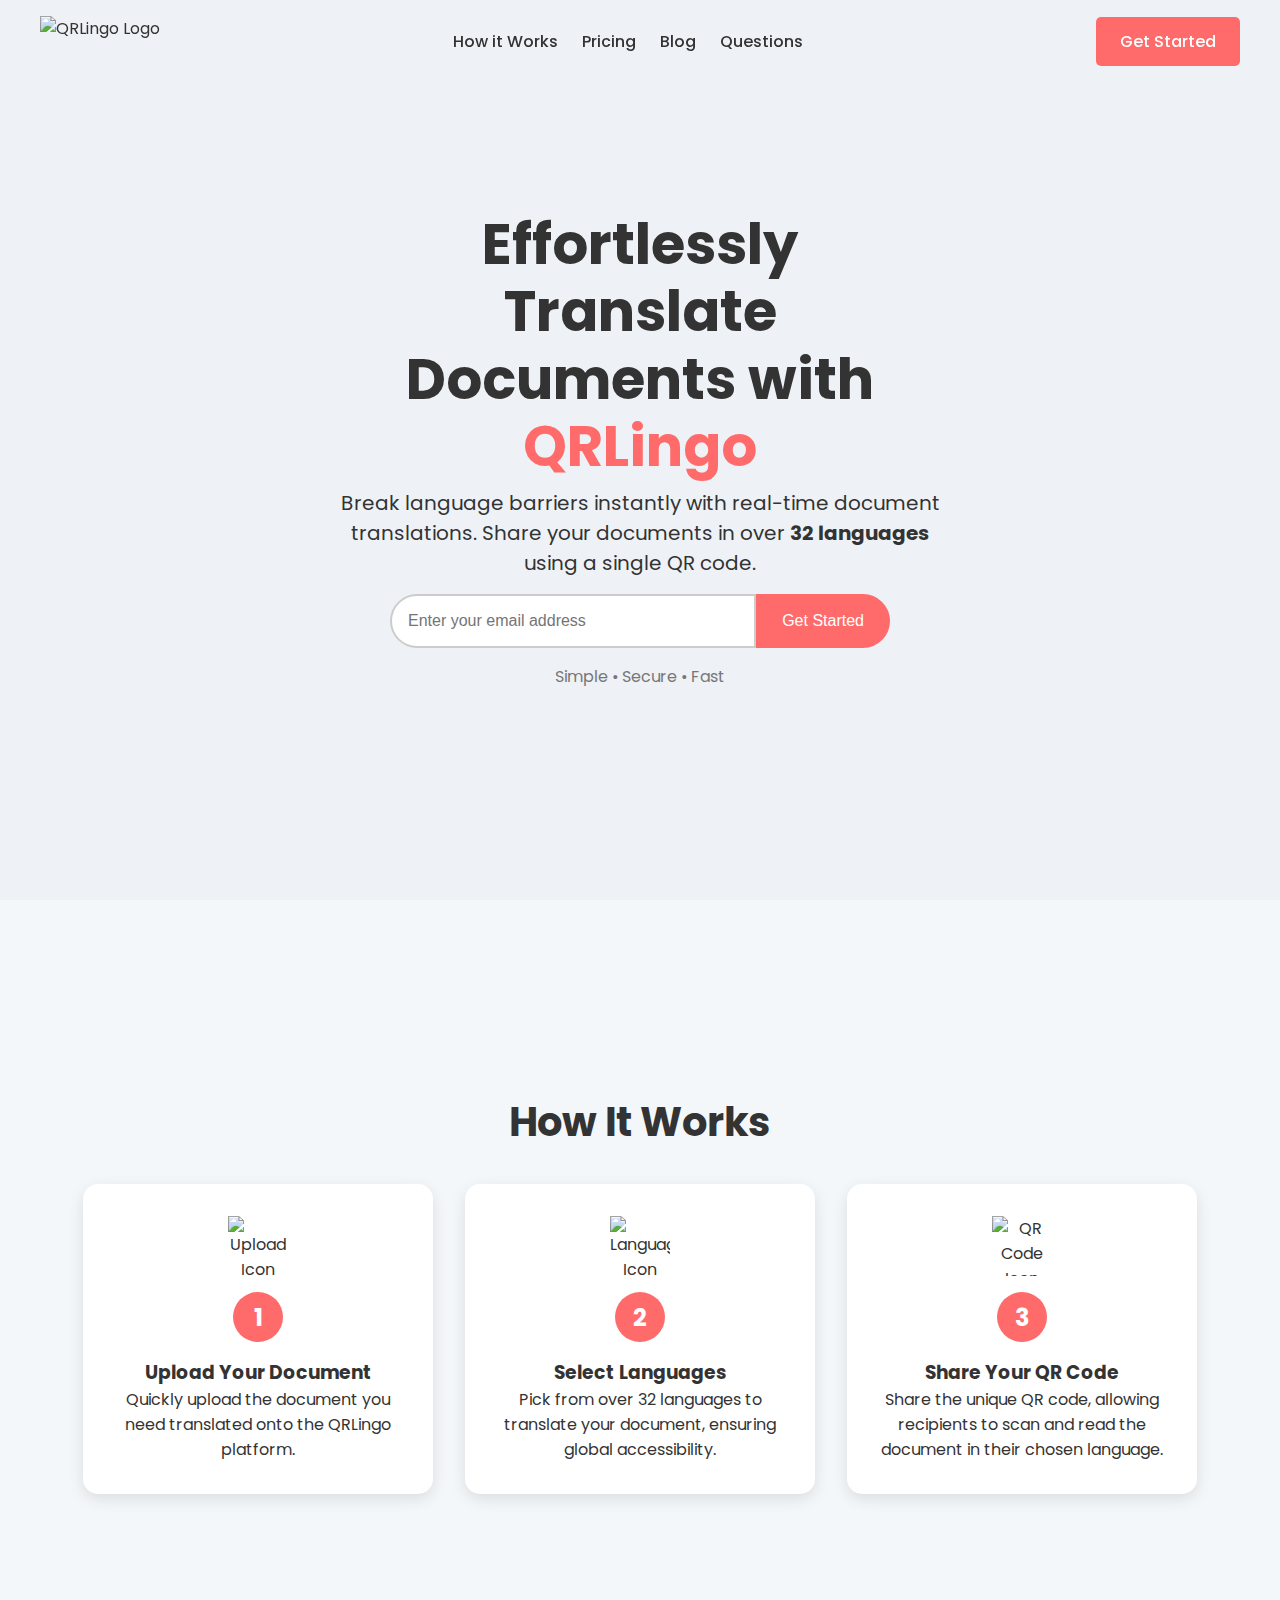
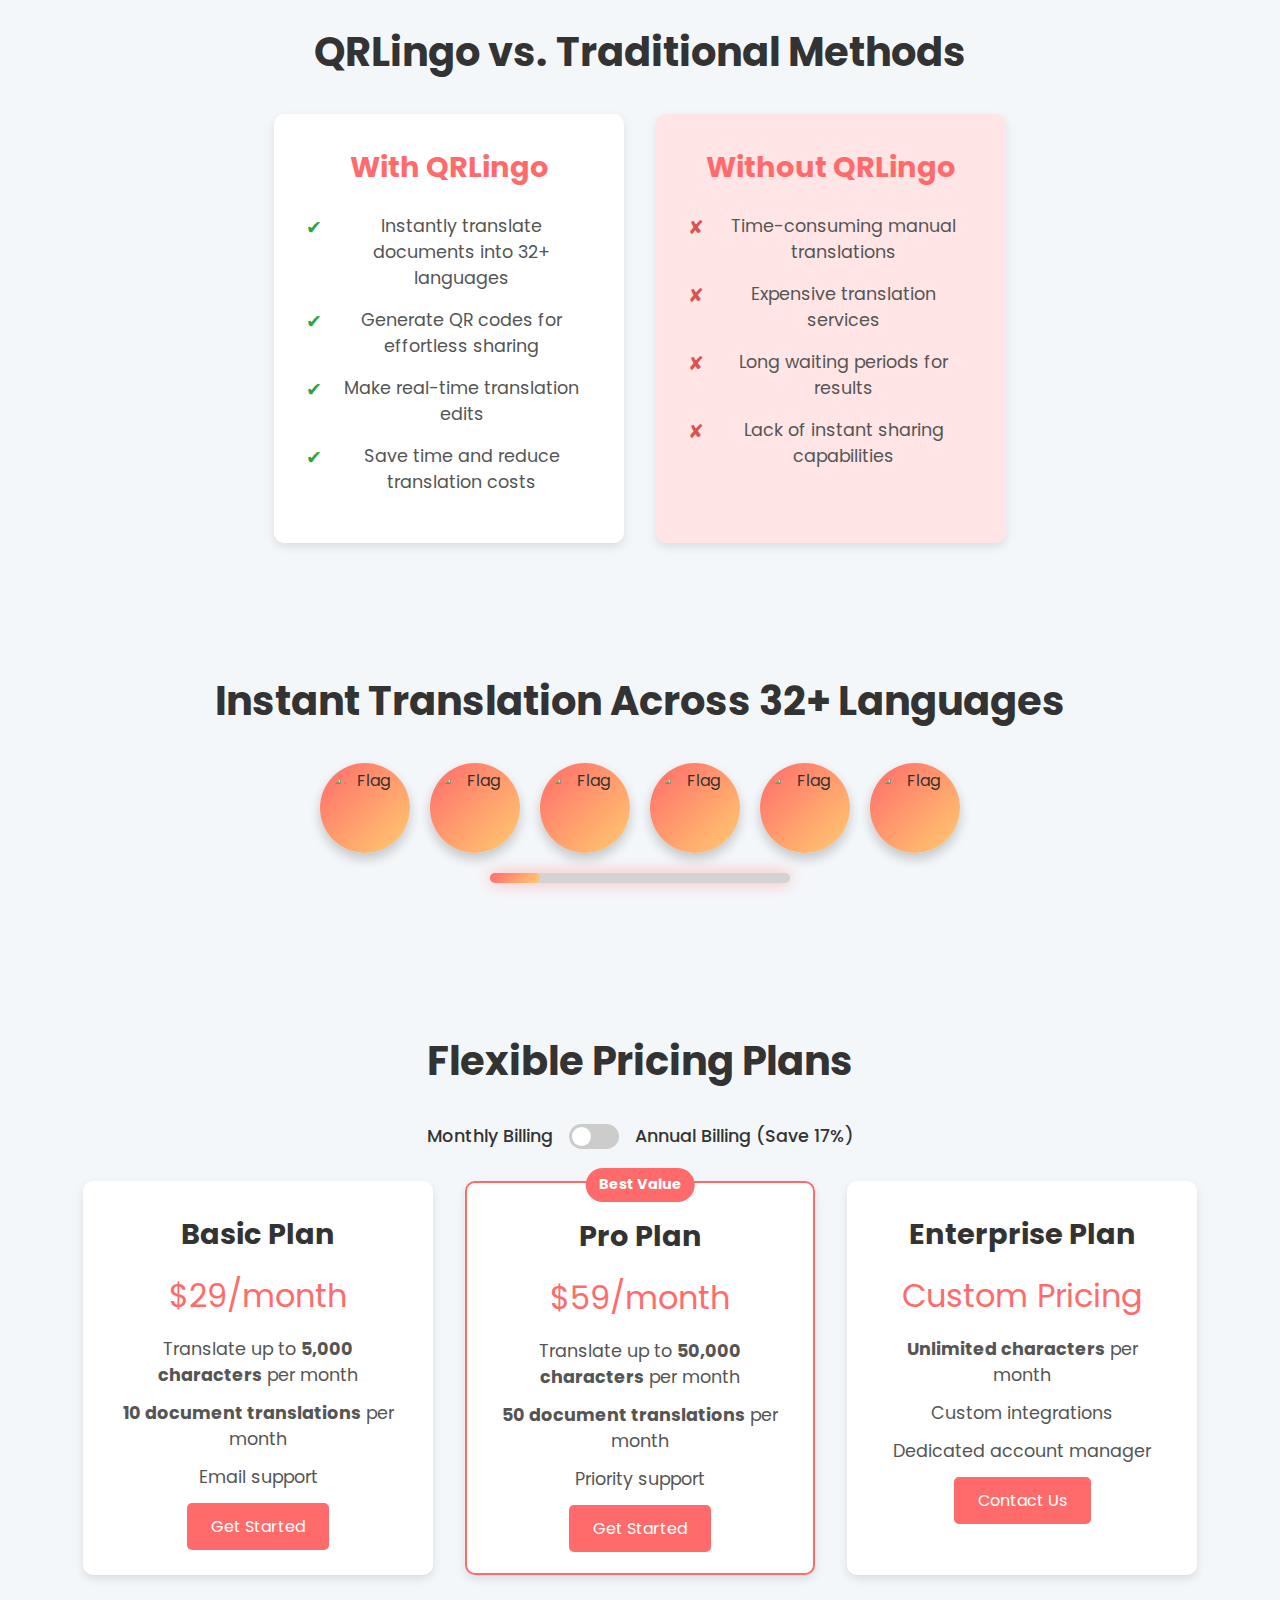
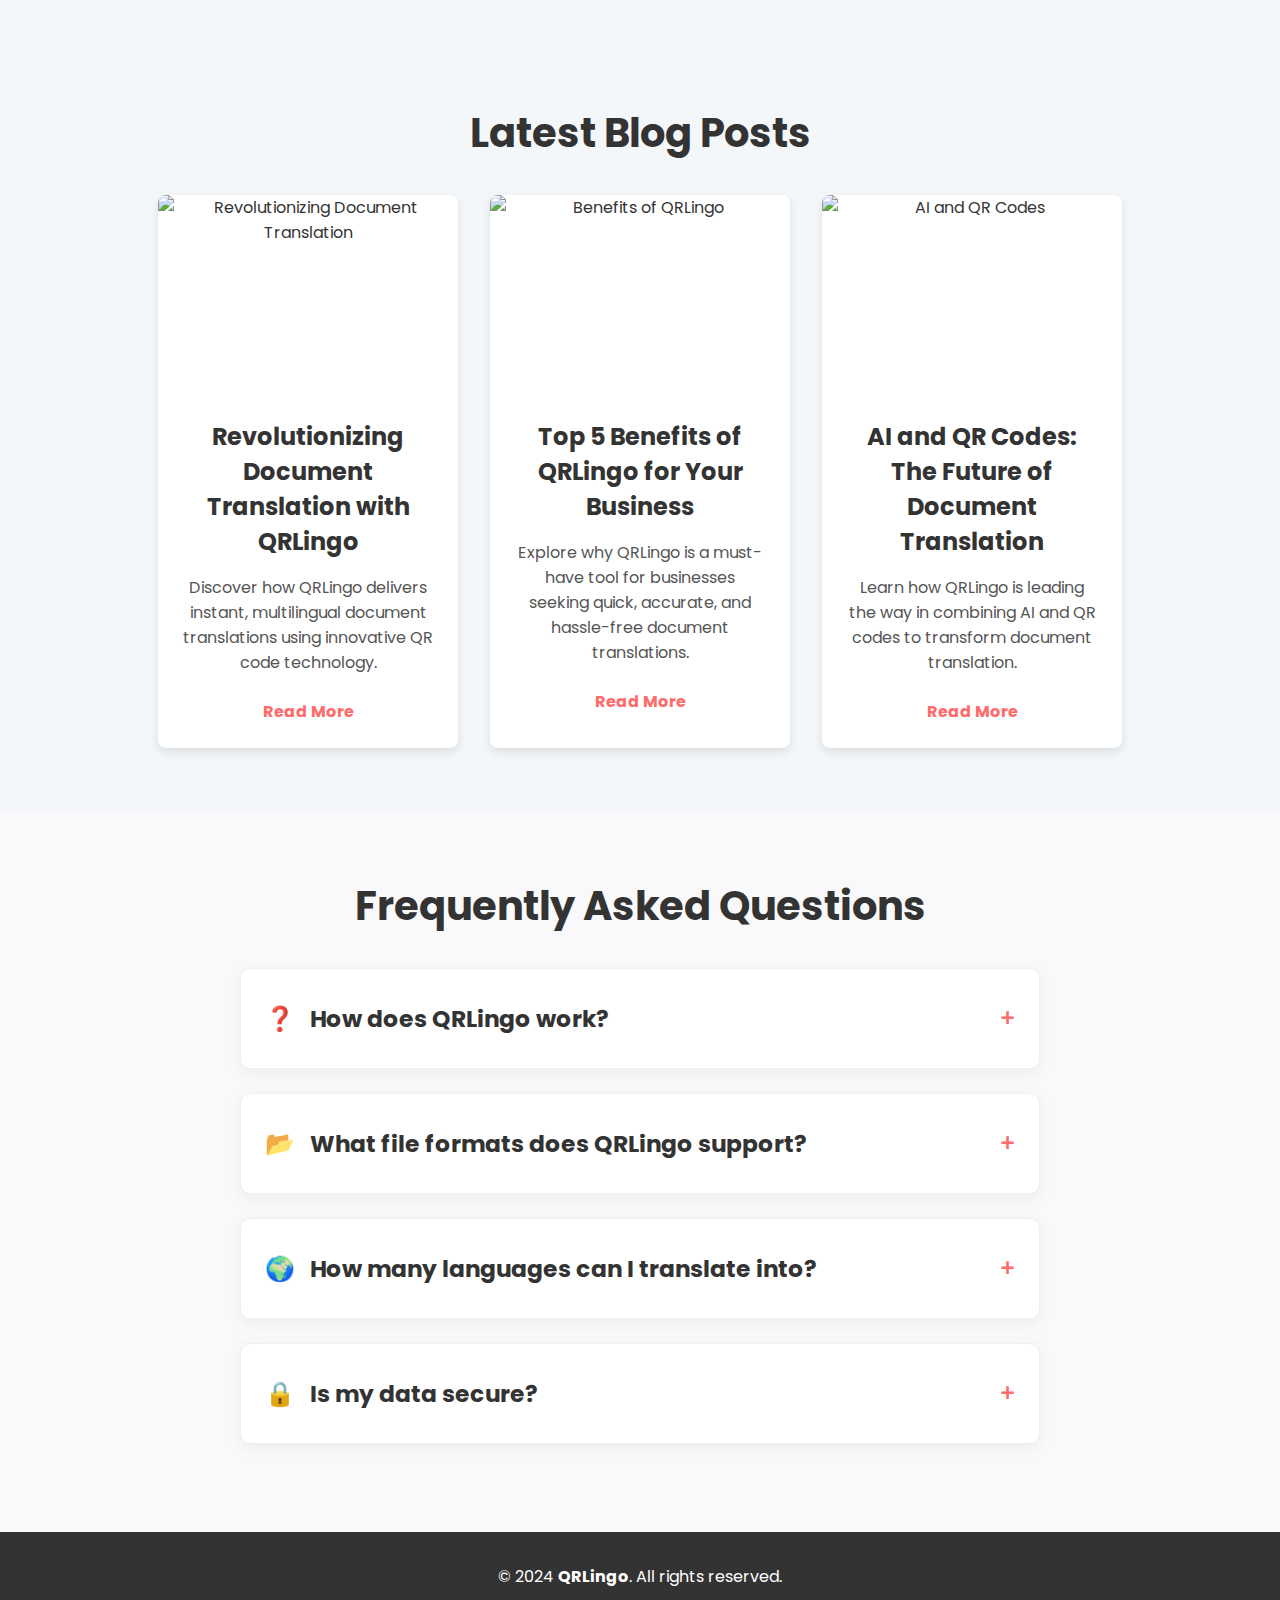
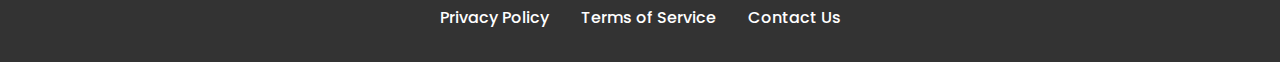
==== index.html @ 17852d98 "Update index.html" ====
<!DOCTYPE html>
<html lang="en">
   <head>
      <!-- Meta Tags -->
      <meta charset="UTF-8" />
      <meta name="viewport" content="width=device-width, initial-scale=1.0" />
      <title>QRLingo - Effortless Document Translation</title>
      <meta name="description" content="Break language barriers with QRLingo's real-time document translation in over 32 languages using a simple QR code." />
      <!-- Favicon -->
      <link rel="icon" href="https://i.imgur.com/h3orAdG.png" type="image/png" />
      <!-- Google Fonts -->
      <link href="https://fonts.googleapis.com/css2?family=Poppins:wght@400;500;700&display=swap" rel="stylesheet" />
      <!-- CSS -->
      <link rel="stylesheet" href="landing.css" />
   </head>
   <body>
      <!-- Navigation -->
      <header>
         <nav class="navbar">
            <div class="container navbar-container">
               <a href="../Landing/landing.html" class="logo">
               <img src="https://i.imgur.com/h3orAdG.png" alt="QRLingo Logo" />
               </a>
               <ul class="nav-links">
                  <li><a href="#features">How it Works</a></li>
                  <li><a href="#pricing">Pricing</a></li>

                  <li><a href="Blog/blog.html">Blog</a></li>
                  <li><a href="Blog/blog.html">Questions</a></li>

               </ul>
               <a href="#" class="get-started-btn">Get Started</a>
               <!-- Mobile Menu Toggle -->
               <button class="menu-toggle" aria-label="Open Menu">
               <span class="hamburger"></span>
               </button>
            </div>
         </nav>
      </header>
      <!-- Main Content -->
      <main>
         <!-- Hero Section -->
         <section class="hero-section" id="home">
            <div class="container">
               <div class="hero-content">
                  <h1>Effortlessly Translate Documents with <span>QRLingo</span></h1>
                  <p>Break language barriers instantly with real-time document translations. Share your documents in over <strong>32 languages</strong> using a single QR code.</p>
                  <!-- Call-to-Action Form -->
                  <form class="cta-form">
                     <input type="email" placeholder="Enter your email address" aria-label="Email Address" required />
                     <button type="submit" class="cta-btn">Get Started</button>
                  </form>
                  <!-- Simple Features -->
                  <div class="simple-features">
                     <span>Simple</span> • <span>Secure</span> • <span>Fast</span>
                  </div>
                  <!-- Double Arrow Scroll Indicator -->
                  <a href="#pricing" class="scroll-down-double-arrow">
                     <div class="arrow-1"></div>
                     <div class="arrow-2"></div>
                  </a>
               </div>
            </div>
         </section>
         <!-- Pricing Section -->
         <section id="pricing" class="pricing-section">
            <!-- Pricing content will go here -->
         </section>
         <!-- How It Works Section -->
         <section class="how-it-works-section" id="how-it-works">
            <div class="container">
               <h2 class="section-title">How It Works</h2>
               <div class="dynamic-flow-container">
                  <!-- Step 1 -->
                  <div class="flow-card">
                     <div class="card-content">
                        <div class="card-icon">
                           <img src="https://i.imgur.com/K73aMNa.png" alt="Upload Icon" />
                        </div>
                        <div class="step-number">1</div>
                        <h3>Upload Your Document</h3>
                        <p>Quickly upload the document you need translated onto the QRLingo platform.</p>
                     </div>
                     <div class="flow-connector"></div>
                  </div>
                  <!-- Step 2 -->
                  <div class="flow-card">
                     <div class="card-content">
                        <div class="card-icon">
                           <img src="https://i.imgur.com/QcBvUWG.png" alt="Language Icon" />
                        </div>
                        <div class="step-number">2</div>
                        <h3>Select Languages</h3>
                        <p>Pick from over 32 languages to translate your document, ensuring global accessibility.</p>
                     </div>
                     <div class="flow-connector"></div>
                  </div>
                  <!-- Step 3 -->
                  <div class="flow-card">
                     <div class="card-content">
                        <div class="card-icon">
                           <img src="https://i.imgur.com/pNlulXe.png" alt="QR Code Icon" />
                        </div>
                        <div class="step-number">3</div>
                        <h3>Share Your QR Code</h3>
                        <p>Share the unique QR code, allowing recipients to scan and read the document in their chosen language.</p>
                     </div>
                  </div>
               </div>
            </div>
         </section>
         <!-- Comparison Section -->
         <section class="comparison-section" id="comparison">
            <div class="container">
               <h2 class="section-title">QRLingo vs. Traditional Methods</h2>
               <div class="comparison-container">
                  <!-- With QRLingo -->
                  <div class="comparison-box">
                     <h3>With QRLingo</h3>
                     <ul>
                        <li>Instantly translate documents into 32+ languages</li>
                        <li>Generate QR codes for effortless sharing</li>
                        <li>Make real-time translation edits</li>
                        <li>Save time and reduce translation costs</li>
                     </ul>
                  </div>
                  <!-- Without QRLingo -->
                  <div class="comparison-box without-qrlingo">
                     <h3>Without QRLingo</h3>
                     <ul>
                        <li>Time-consuming manual translations</li>
                        <li>Expensive translation services</li>
                        <li>Long waiting periods for results</li>
                        <li>Lack of instant sharing capabilities</li>
                     </ul>
                  </div>
               </div>
            </div>
         </section>
         <!-- Supported Languages Section -->
         <section class="languages-section" id="languages">
            <div class="container">
               <h2 class="section-title">Instant Translation Across 32+ Languages</h2>
               <div class="carousel-flags" id="carouselFlags"></div>
               <div class="progress-bar-container">
                  <div class="progress-bar" id="progressBar"></div>
               </div>
            </div>
         </section>
         <!-- Pricing Section -->
         <section class="pricing-section" id="pricing">
            <div class="container">
               <h2 class="section-title">Flexible Pricing Plans</h2>
               <!-- Billing Toggle -->
               <div class="toggle-container">
                  <span class="billing-text">Monthly Billing</span>
                  <label class="switch">
                  <input type="checkbox" id="billingToggle" />
                  <span class="slider"></span>
                  </label>
                  <span class="billing-text">Annual Billing (Save 17%)</span>
               </div>
               <!-- Pricing Plans -->
               <div class="pricing-grid">
                  <!-- Basic Plan -->
                  <div class="pricing-card">
                     <h3>Basic Plan</h3>
                     <p class="price" id="basicPrice">$29/month</p>
                     <ul class="features-list">
                        <li>Translate up to <strong>5,000 characters</strong> per month</li>
                        <li><strong>10 document translations</strong> per month</li>
                        <li>Email support</li>
                     </ul>
                     <a href="#" class="primary-btn">Get Started</a>
                  </div>
                  <!-- Pro Plan -->
                  <div class="pricing-card best-value">
                     <div class="best-value-badge">Best Value</div>
                     <h3>Pro Plan</h3>
                     <p class="price" id="proPrice">$59/month</p>
                     <ul class="features-list">
                        <li>Translate up to <strong>50,000 characters</strong> per month</li>
                        <li><strong>50 document translations</strong> per month</li>
                        <li>Priority support</li>
                     </ul>
                     <a href="#" class="primary-btn">Get Started</a>
                  </div>
                  <!-- Enterprise Plan -->
                  <div class="pricing-card">
                     <h3>Enterprise Plan</h3>
                     <p class="price" id="enterprisePrice">Custom Pricing</p>
                     <ul class="features-list">
                        <li><strong>Unlimited characters</strong> per month</li>
                        <li>Custom integrations</li>
                        <li>Dedicated account manager</li>
                     </ul>
                     <a href="#" class="primary-btn">Contact Us</a>
                  </div>
               </div>
            </div>
         </section>
         <!-- Blog Section -->
         <section class="blog-section" id="blog">
            <div class="container">
               <h2 class="section-title">Latest Blog Posts</h2>
               <div class="blog-grid">
                  <!-- Blog Post 1 -->
                  <article class="blog-post">
                     <img src="https://via.placeholder.com/300x200" alt="Revolutionizing Document Translation" />
                     <div class="blog-content">
                        <h3>Revolutionizing Document Translation with QRLingo</h3>
                        <p>Discover how QRLingo delivers instant, multilingual document translations using innovative QR code technology.</p>
                        <a href="#">Read More</a>
                     </div>
                  </article>
                  <!-- Blog Post 2 -->
                  <article class="blog-post">
                     <img src="https://via.placeholder.com/300x200" alt="Benefits of QRLingo" />
                     <div class="blog-content">
                        <h3>Top 5 Benefits of QRLingo for Your Business</h3>
                        <p>Explore why QRLingo is a must-have tool for businesses seeking quick, accurate, and hassle-free document translations.</p>
                        <a href="#">Read More</a>
                     </div>
                  </article>
                  <!-- Blog Post 3 -->
                  <article class="blog-post">
                     <img src="https://via.placeholder.com/300x200" alt="AI and QR Codes" />
                     <div class="blog-content">
                        <h3>AI and QR Codes: The Future of Document Translation</h3>
                        <p>Learn how QRLingo is leading the way in combining AI and QR codes to transform document translation.</p>
                        <a href="#">Read More</a>
                     </div>
                  </article>
               </div>
            </div>
         </section>
         <!-- FAQ Section -->
         <section id="faq" class="faq-section">
            <div class="container">
               <h2 class="section-title">Frequently Asked Questions</h2>
               <div class="faq-container">
                  <!-- FAQ Item 1 -->
                  <div class="faq-item">
                     <div class="faq-question">
                        <h3><span class="faq-icon">❓</span> How does QRLingo work?</h3>
                        <span class="toggle-icon">+</span>
                     </div>
                     <div class="faq-answer">
                        <p>QRLingo allows you to upload a document, choose the languages for translation, and generate a QR code that links to the translated document. Recipients can scan the QR code and view the document in their chosen language.</p>
                     </div>
                  </div>
                  <!-- FAQ Item 2 -->
                  <div class="faq-item">
                     <div class="faq-question">
                        <h3><span class="faq-icon">📂</span> What file formats does QRLingo support?</h3>
                        <span class="toggle-icon">+</span>
                     </div>
                     <div class="faq-answer">
                        <p>QRLingo supports various formats including PDFs, Word documents, and plain text files. More formats are being added to meet your needs.</p>
                     </div>
                  </div>
                  <!-- FAQ Item 3 -->
                  <div class="faq-item">
                     <div class="faq-question">
                        <h3><span class="faq-icon">🌍</span> How many languages can I translate into?</h3>
                        <span class="toggle-icon">+</span>
                     </div>
                     <div class="faq-answer">
                        <p>Currently, QRLingo supports translations in over 32 languages. We’re expanding our offerings to include even more languages in the near future.</p>
                     </div>
                  </div>
                  <!-- FAQ Item 4 -->
                  <div class="faq-item">
                     <div class="faq-question">
                        <h3><span class="faq-icon">🔒</span> Is my data secure?</h3>
                        <span class="toggle-icon">+</span>
                     </div>
                     <div class="faq-answer">
                        <p>Yes, we follow stringent security protocols to ensure that your documents and data are encrypted and securely handled. We take privacy very seriously.</p>
                     </div>
                  </div>
               </div>
            </div>
         </section>
      </main>
      <!-- Footer -->
      <footer class="footer" id="footer">
         <div class="container">
            <p>© 2024 <strong>QRLingo</strong>. All rights reserved.</p>
            <ul class="footer-links">
               <li><a href="#">Privacy Policy</a></li>
               <li><a href="#">Terms of Service</a></li>
               <li><a href="#">Contact Us</a></li>
            </ul>
         </div>
      </footer>
      <!-- JavaScript -->
      <script src="landing.js"></script>
   </body>
</html>
---- landing.css ----
/* Variables */
:root {
  --primary-color: #ff6b6b;
  --secondary-color: #333;
  --background-color: #f4f7fa;
  --font-family: 'Poppins', sans-serif;
  --container-width: 1200px;
  --tooltip-bg-color: white;
  --tooltip-text-color: #333;
  --tooltip-shadow: 0px 4px 8px rgba(0, 0, 0, 0.2);
  --btn-bg-color: #ff6b6b;
  --btn-hover-bg: #e04b4b;
  --btn-shadow: 0 4px 10px rgba(0, 0, 0, 0.1);
  --btn-radius: 20px;
}

/* Reset and Global Styles */
* {
  margin: 0;
  padding: 0;
  box-sizing: border-box;
}

body {
  font-family: var(--font-family);
  background-color: var(--background-color);
  color: var(--secondary-color);
}

img {
  max-width: 100%;
  display: block;
}

a {
  text-decoration: none;
  color: inherit;
}

/* Containers */
.container {
  max-width: var(--container-width);
  margin: 0 auto;
  padding: 0 1rem;
  text-align: center;
}

/* Navbar */
.navbar {
  background-color: transparent;
  position: fixed;
  top: 0;
  width: 100%;
  z-index: 1000;
  transition: background-color 0.3s ease;
}

.navbar.scrolled {
  background-color: rgba(255, 255, 255, 0.95);
  box-shadow: 0 2px 10px rgba(0, 0, 0, 0.1);
}

.navbar-container {
  display: flex;
  align-items: center;
  justify-content: space-between;
  padding: 1rem 0;
}

.logo img {
  height: 50px;
}

.nav-links {
  list-style: none;
  display: flex;
  gap: 1.5rem;
}

.nav-links li {
  position: relative;
}

.nav-links a {
  font-weight: 500;
  transition: color 0.3s;
}

.nav-links a:hover {
  color: var(--primary-color);
}

.get-started-btn {
  background-color: var(--primary-color);
  color: #fff;
  padding: 0.75rem 1.5rem;
  border-radius: 5px;
  font-weight: 500;
  transition: background-color 0.3s;
}

.get-started-btn:hover {
  background-color: #e04b4b;
}

/* Mobile Menu */
.menu-toggle {
  display: none;
  background: none;
  border: none;
}

.hamburger,
.hamburger::before,
.hamburger::after {
  width: 25px;
  height: 3px;
  background-color: var(--secondary-color);
  display: block;
  position: relative;
  transition: all 0.3s;
}

.hamburger::before,
.hamburger::after {
  content: '';
  position: absolute;
  left: 0;
}

.hamburger::before {
  top: -8px;
}

.hamburger::after {
  bottom: -8px;
}

/* Hero Section */
.hero-section {
  display: flex;
  align-items: center;
  justify-content: center;
  min-height: 100vh;
  text-align: center;
  background-color: #eef2f6;
}

.hero-content {
  max-width: 600px;
}

.hero-content h1 {
  font-size: 3.5rem;
  font-weight: 700;
  margin-bottom: 0.5rem;
  line-height: 1.2;
}

.hero-content p {
  font-size: 1.25rem;
  margin-bottom: 1rem;
  line-height: 1.5;
}

.hero-content h1 span {
  color: var(--primary-color);
}

.cta-form {
  display: flex;
  max-width: 500px;
  margin: 0 auto;
}

.cta-form input {
  flex: 1;
  padding: 1rem;
  border: 2px solid #ccc;
  border-radius: 30px 0 0 30px;
  font-size: 1rem;
}

.cta-form button {
  padding: 1rem 1.5rem;
  background-color: var(--primary-color);
  color: #fff;
  border: 2px solid var(--primary-color);
  border-radius: 0 30px 30px 0;
  font-size: 1rem;
  cursor: pointer;
  transition: background-color 0.3s;
}

.cta-form button:hover {
  background-color: #e04b4b;
}

.simple-features {
  margin-top: 1rem;
  font-size: 1rem;
  color: #777;
}

/* Sections */
section {
  padding: 4rem 0;
}

.section-title {
  font-size: 2.5rem;
  font-weight: 700;
  color: var(--secondary-color);
  text-align: center;
  margin-bottom: 2rem;
}

/* How It Works Section */
.dynamic-flow-container {
  display: flex;
  flex-wrap: wrap;
  gap: 2rem;
  justify-content: center;
}

.flow-card {
  background-color: #fff;
  padding: 2rem;
  border-radius: 15px;
  box-shadow: 0 5px 15px rgba(0, 0, 0, 0.1);
  flex: 1 1 300px;
  max-width: 350px;
  position: relative;
  text-align: center;
  transition: transform 0.3s ease;
}

.flow-card:hover {
  transform: translateY(-10px);
}

.card-icon img {
  width: 60px;
  height: 60px;
  margin-bottom: 1rem;
  display: block;
  margin-left: auto;
  margin-right: auto;
}

.step-number {
  width: 50px;
  height: 50px;
  background-color: var(--primary-color);
  color: #fff;
  font-size: 1.5rem;
  font-weight: bold;
  border-radius: 50%;
  margin: 0 auto 1rem;
  display: flex;
  align-items: center;
  justify-content: center;
}

/* Comparison Section */
.comparison-container {
  display: flex;
  flex-wrap: wrap;
  gap: 2rem;
  justify-content: center;
}

.comparison-box {
  background-color: #fff;
  padding: 2rem;
  border-radius: 10px;
  flex: 1 1 300px;
  max-width: 350px;
  text-align: center;
  box-shadow: 0 4px 10px rgba(0, 0, 0, 0.1);
}

.comparison-box h3 {
  font-size: 1.8rem;
  color: var(--primary-color);
  margin-bottom: 1.5rem;
}

.comparison-box ul {
  list-style: none;
  padding: 0;
}

.comparison-box ul li {
  font-size: 1.1rem;
  color: #555;
  margin-bottom: 1rem;
  position: relative;
  padding-left: 25px;
}

.comparison-box ul li::before {
  content: '✔';
  color: #28a745;
  position: absolute;
  left: 0;
  font-size: 1.2rem;
}

.without-qrlingo {
  background-color: #ffe5e5;
}

.without-qrlingo ul li::before {
  content: '✘';
  color: #d9534f;
}

/* Supported Languages Section - Flags and Carousel */
.carousel-flags {
  display: flex;
  justify-content: center;
  gap: 20px;
  flex-wrap: wrap;
}

.flag-item {
  width: 90px;
  height: 90px;
  border-radius: 50%;
  overflow: hidden;
  padding: 5px;
  background: linear-gradient(135deg, #ff6b6b, #ffcc70);
  box-shadow: 0 6px 12px rgba(0, 0, 0, 0.2);
  transition: transform 0.4s, box-shadow 0.4s ease;
}

.flag-item:hover {
  transform: scale(1.2);
  box-shadow: 0 8px 24px rgba(255, 255, 255, 0.3);
}

.flag-item img {
  width: 100%;
  height: 100%;
  object-fit: cover;
  border-radius: 50%;
}

.progress-bar-container {
  width: 300px;
  height: 10px;
  background-color: #d3d3d3; /* Change to a light gray */
  margin: 20px auto;
  border-radius: 10px;
  box-shadow: 0 0 15px rgba(255, 107, 107, 0.5);
}

.progress-bar {
  height: 100%;
  width: 0;
  background: linear-gradient(135deg, #ff6b6b, #ffcc70); /* Completed part */
  border-radius: 10px;
  transition: width 0.5s ease-in-out;
}



/* Blog Section */
.blog-grid {
  display: flex;
  flex-wrap: wrap;
  gap: 2rem;
  justify-content: center;
}

.blog-post {
  background-color: #fff;
  border-radius: 8px;
  width: 300px;
  overflow: hidden;
  box-shadow: 0 4px 10px rgba(0, 0, 0, 0.1);
}

.blog-post img {
  height: 200px;
  object-fit: cover;
}

.blog-content {
  padding: 1.5rem;
}

.blog-content h3 {
  font-size: 1.5rem;
  margin-bottom: 1rem;
}

.blog-content p {
  color: #555;
  margin-bottom: 1.5rem;
}

.blog-content a {
  color: var(--primary-color);
  font-weight: bold;
}

.blog-content a:hover {
  text-decoration: underline;
}

/* Tooltip Effect */
.flag-item::before {
  content: attr(data-lang);
  position: absolute;
  bottom: 100%;
  left: 50%;
  transform: translateX(-50%);
  background-color: var(--tooltip-bg-color);
  color: var(--tooltip-text-color);
  padding: 6px 12px;
  font-size: 0.9rem;
  border-radius: 10px;
  box-shadow: var(--tooltip-shadow);
  opacity: 0;
  visibility: hidden;
  white-space: nowrap;
  z-index: 1;
  transition: opacity 0.3s ease, transform 0.3s ease;
}

.flag-item:hover::before {
  opacity: 1;
  visibility: visible;
  transform: translateX(-50%) translateY(-3px);
}

/* Tooltip Arrow */
/* Triangle Below Tooltip */
.flag-item::after {
  /* Remove this whole block if you don't want the arrow */
  content: '';
  position: absolute;
  bottom: 100%;
  left: 50%;
  transform: translateX(-50%);
  border-width: 6px;
  border-style: solid;
  border-color: transparent transparent var(--tooltip-bg-color) transparent;
  opacity: 0;
  visibility: hidden;
  transition: opacity 0.3s ease, visibility 0.3s ease;
}

.flag-item:hover::after {
  opacity: 1;
  visibility: visible;
}


/* Modern View More Button */
.view-all-btn {
  background-color: var(--btn-bg-color);
  color: #fff;
  padding: 0.75rem 1.5rem;
border-radius: 5px;  border: none;
  margin-top: 3rem;
  font-weight: 600;
  box-shadow: var(--btn-shadow);
  transition: background-color 0.3s ease, box-shadow 0.3s ease;
  cursor: pointer;
}

.view-all-btn:hover {
  background-color: var(--btn-hover-bg);
  box-shadow: 0 6px 14px rgba(0, 0, 0, 0.15);
}

/* Pricing Section */
.toggle-container {
  display: flex;
  align-items: center;
  justify-content: center;
  margin-bottom: 2rem;
}

.billing-text {
  font-size: 1.1rem;
  margin: 0 1rem;
  font-weight: 500;
}

.switch {
  position: relative;
  width: 50px;
  height: 25px;
}

.switch input {
  opacity: 0;
  width: 0;
  height: 0;
}

.slider {
  position: absolute;
  cursor: pointer;
  background-color: #ccc;
  border-radius: 25px;
  top: 0;
  left: 0;
  right: 0;
  bottom: 0;
  transition: background-color 0.4s;
}

.slider::before {
  content: '';
  position: absolute;
  height: 19px;
  width: 19px;
  background-color: #fff;
  border-radius: 50%;
  bottom: 3px;
  left: 3px;
  transition: transform 0.4s;
}

input:checked + .slider {
  background-color: var(--primary-color);
}

input:checked + .slider::before {
  transform: translateX(25px);
}

.pricing-grid {
  display: flex;
  flex-wrap: wrap;
  gap: 2rem;
  justify-content: center;
}

.pricing-card {
  background-color: #fff;
  padding: 2rem;
  border-radius: 10px;
  flex: 1 1 300px;
  max-width: 350px;
  text-align: center;
  position: relative;
  box-shadow: 0 4px 10px rgba(0, 0, 0, 0.1);
}

.pricing-card h3 {
  font-size: 1.8rem;
  margin-bottom: 1rem;
}

.pricing-card .price {
  font-size: 2rem;
  color: var(--primary-color);
  margin-bottom: 1rem;
}

.features-list {
  list-style: none;
  padding: 0;
  margin-bottom: 1.5rem;
}

.features-list li {
  font-size: 1.1rem;
  color: #555;
  margin-bottom: 0.75rem;
}

.primary-btn {
  background-color: var(--primary-color);
  color: #fff;
  padding: 0.75rem 1.5rem;
  border-radius: 5px;
  transition: background-color 0.3s;
}

.primary-btn:hover {
  background-color: #e04b4b;
}

.best-value {
  border: 2px solid var(--primary-color);
}

.best-value-badge {
  background-color: var(--primary-color);
  color: #fff;
  padding: 0.4rem 0.8rem;
  border-radius: 20px;
  position: absolute;
  top: -15px;
  left: 50%;
  transform: translateX(-50%);
  font-weight: bold;
  font-size: 0.9rem;
}

/* FAQ Section */
.faq-section {
  padding: 4rem 0;
  background-color: #f9f9fb;
  text-align: center;
}

.faq-container {
  max-width: 800px;
  margin: 0 auto;
}

.faq-item {
  background: white;
  padding: 1.5rem;
  border-radius: 10px;
  margin-bottom: 1.5rem;
  box-shadow: 0 4px 15px rgba(0, 0, 0, 0.05);
  overflow: hidden;
  transition: all 0.4s ease;
  position: relative;
  border: 1px solid #f0f0f0;
}

.faq-item:hover {
  transform: translateY(-5px);
  box-shadow: 0 8px 20px rgba(0, 0, 0, 0.08);
}

.faq-item.active {
  background: #fff8f8;
  border: 1px solid #ff6b6b;
}

.faq-question {
  display: flex;
  justify-content: space-between;
  align-items: center;
  cursor: pointer;
  font-size: 1.25rem;
  font-weight: 500;
  color: #333;
  padding: 0.5rem 0;
}

.faq-icon {
  font-size: 1.5rem;
  margin-right: 10px;
  color: #ff6b6b;
}

.toggle-icon {
  font-size: 1.5rem;
  color: #ff6b6b;
  transition: transform 0.4s ease;
}

.faq-answer {
  max-height: 0;
  overflow: hidden;
  transition: max-height 0.6s ease, padding 0.3s ease;
  padding: 0;
  color: #555;
}

.faq-item.active .faq-answer {
  max-height: 300px;
  padding-top: 1rem;
}

.faq-item.active .toggle-icon {
  transform: rotate(45deg);
}

/* Footer */
.footer {
  background-color: var(--secondary-color);
  color: #fff;
  padding: 2rem 0;
  text-align: center;
}

.footer-links {
  list-style: none;
  display: flex;
  justify-content: center;
  gap: 2rem;
  margin-top: 1rem;
}

.footer-links a {
  color: #fff;
  font-weight: 500;
  transition: color 0.3s;
}

.footer-links a:hover {
  color: var(--primary-color);
}

/* Responsive Styles */
@media (max-width: 768px) {
  .nav-links {
    display: none;
    flex-direction: column;
    background-color: #fff;
    position: absolute;
    top: 80px;
    right: 0;
    width: 200px;
    box-shadow: -4px 4px 10px rgba(0, 0, 0, 0.1);
  }

  .nav-links li {
    margin: 1rem 0;
  }

  .menu-toggle {
    display: block;
  }

  .dynamic-flow-container,
  .comparison-container,
  .pricing-grid,
  .blog-grid {
    flex-direction: column;
  }
}
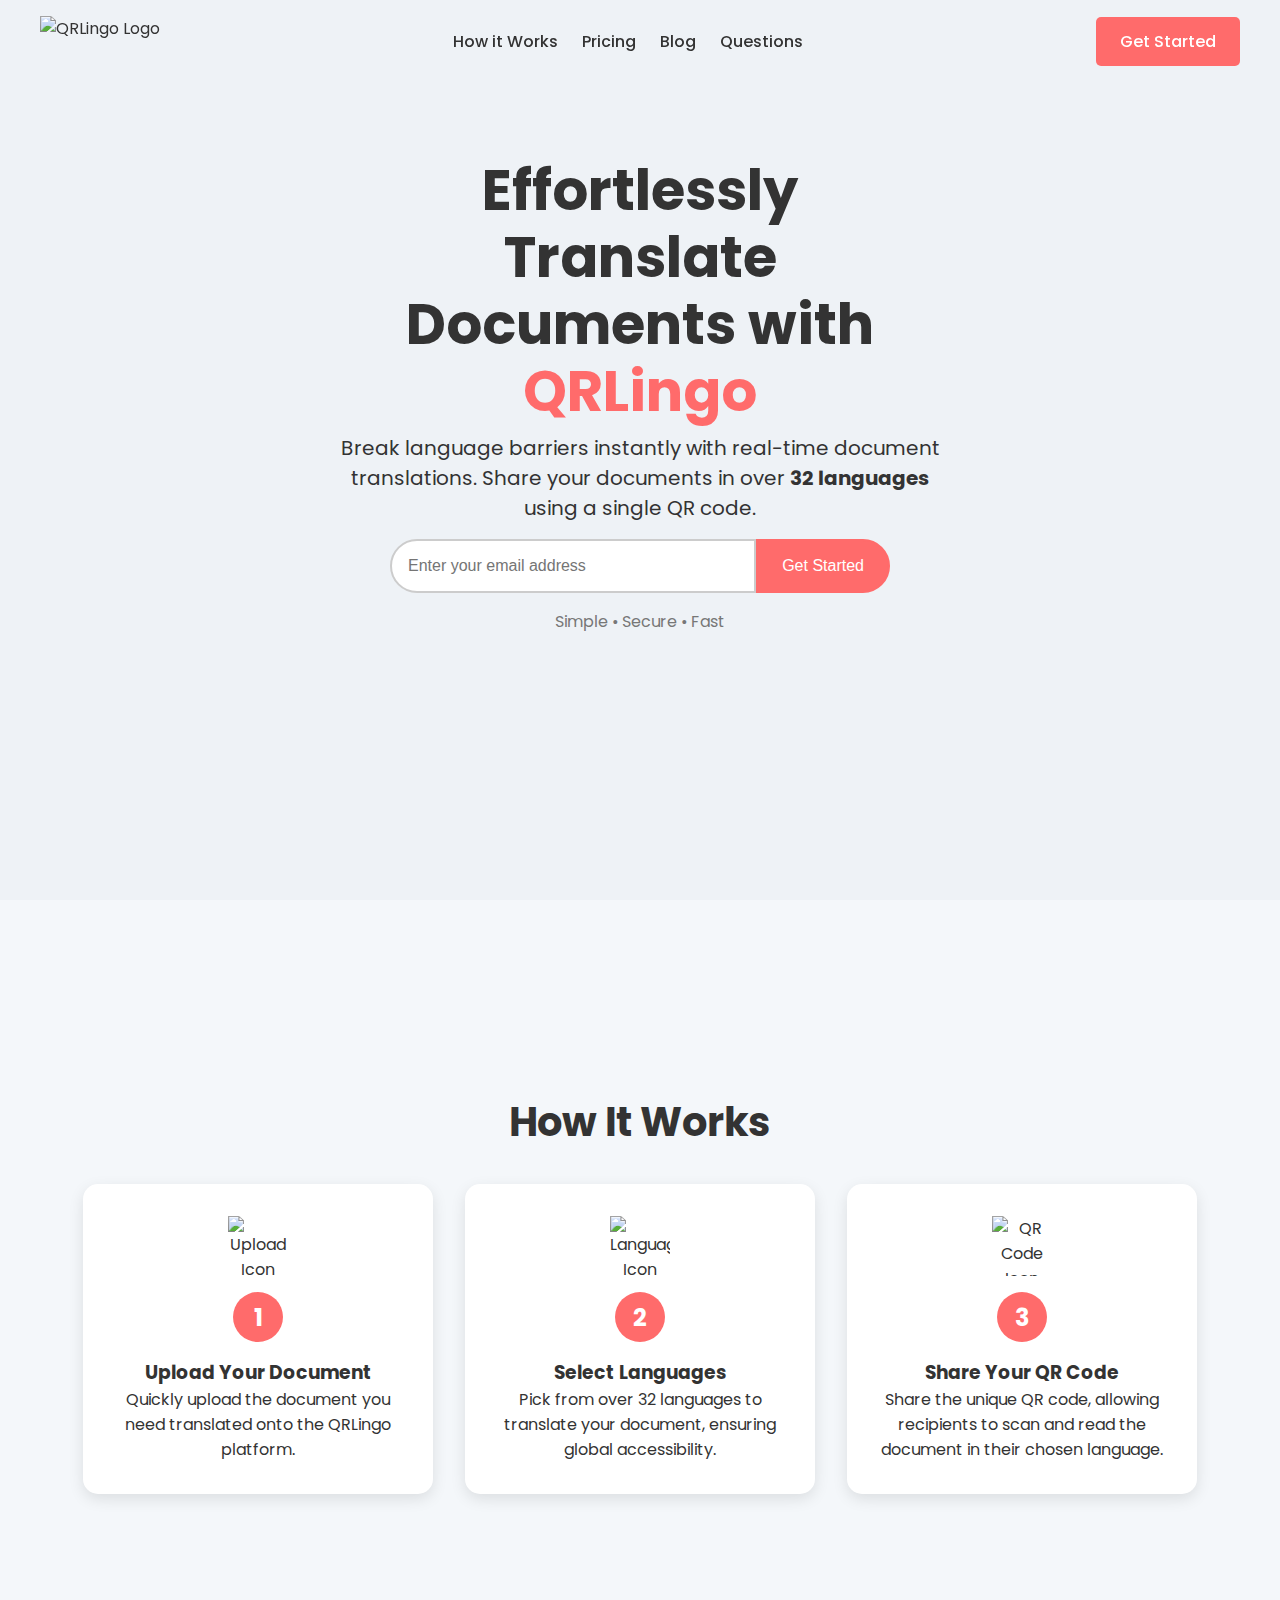
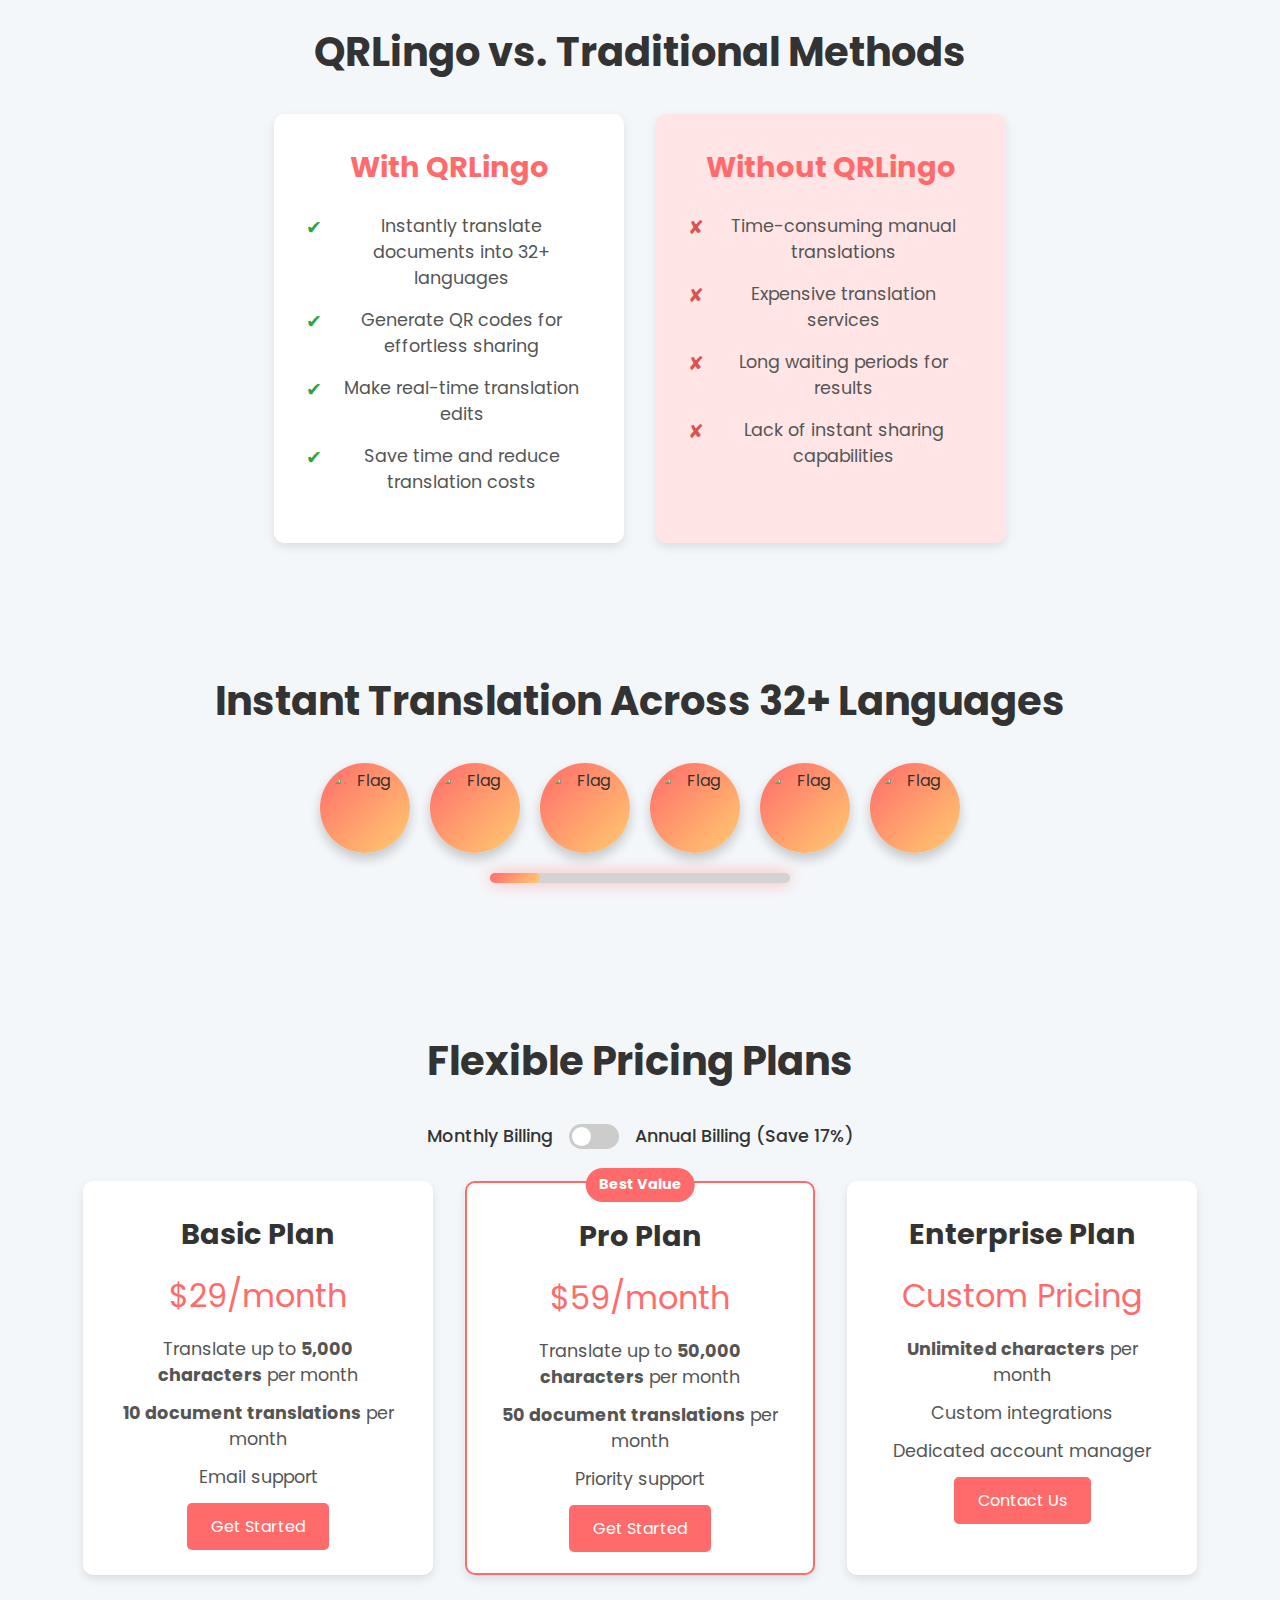
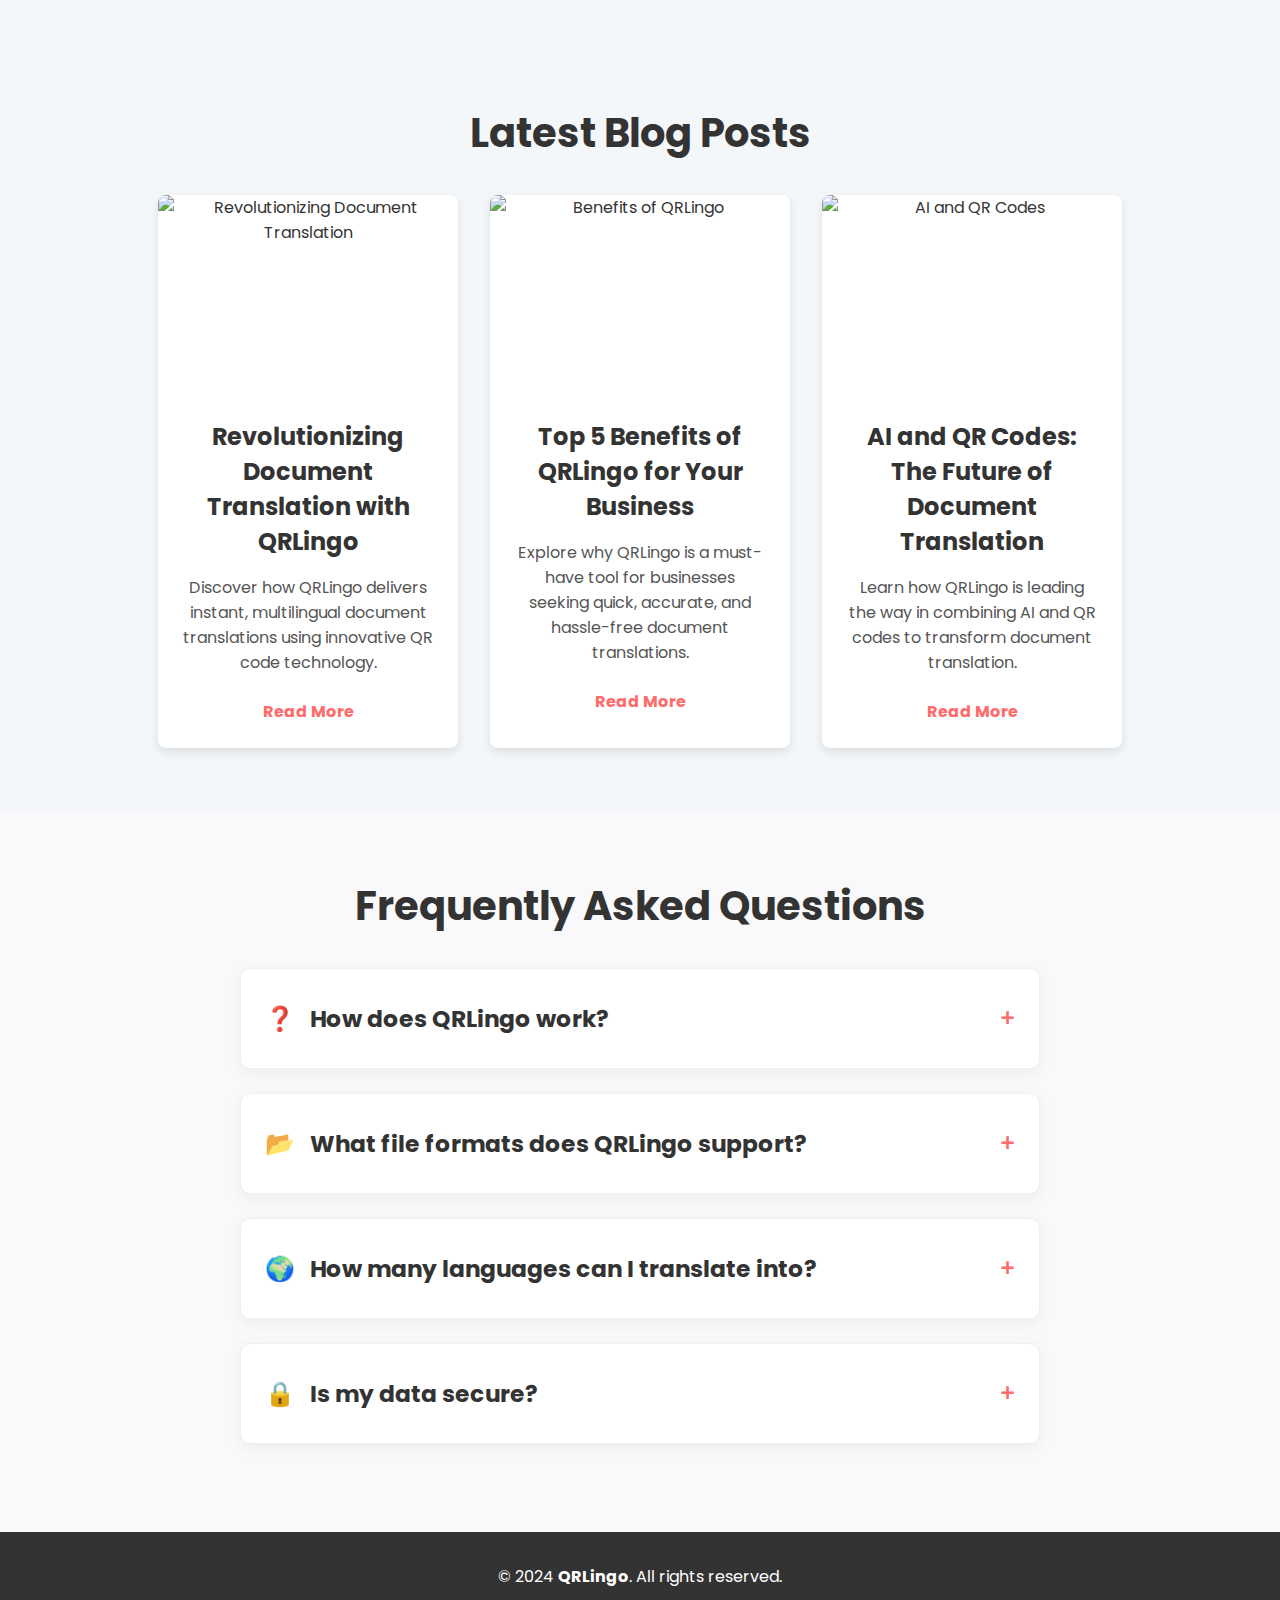
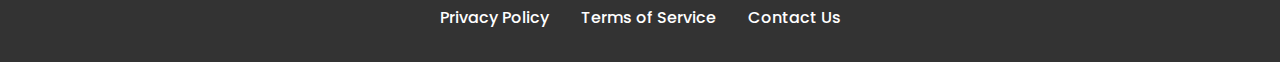
==== commit 25d50b69: "Update index.html" ====
--- a/index.html
+++ b/index.html
@@ -18,7 +18,7 @@
       <header>
          <nav class="navbar">
             <div class="container navbar-container">
-               <a href="../Landing/landing.html" class="logo">
+               <a href="Login/login.html" class="logo">
                <img src="https://i.imgur.com/h3orAdG.png" alt="QRLingo Logo" />
                </a>
                <ul class="nav-links">
@@ -26,7 +26,7 @@
                   <li><a href="#pricing">Pricing</a></li>
 
                   <li><a href="Blog/blog.html">Blog</a></li>
-                  <li><a href="Blog/blog.html">Questions</a></li>
+                  <li><a href="#faq">Questions</a></li>
 
                </ul>
                <a href="#" class="get-started-btn">Get Started</a>
--- a/landing.css
+++ b/landing.css
@@ -686,6 +686,63 @@
   padding: 2rem 0;
   text-align: center;
 }
+/* Double Arrow Scroll Indicator */
+.scroll-down-double-arrow {
+  position: relative;
+  display: inline-block;
+  width: 40px;
+  height: 70px;
+  margin-top: 2rem;
+  cursor: pointer;
+  text-align: center;
+  color: var(--primary-color); /* Assuming primary color is set */
+}
+
+.scroll-down-double-arrow .arrow-1,
+.scroll-down-double-arrow .arrow-2 {
+  position: absolute;
+  left: 50%;
+  width: 0;
+  height: 0;
+  border-left: 10px solid transparent;
+  border-right: 10px solid transparent;
+  border-top: 15px solid var(--primary-color); /* Color of the arrows */
+  transform: translateX(-50%);
+  opacity: 0;
+  animation: arrowAnimation 2s infinite;
+}
+
+/* Positioning the arrows */
+.scroll-down-double-arrow .arrow-1 {
+  top: 0;
+  animation-delay: 0s;
+}
+
+.scroll-down-double-arrow .arrow-2 {
+  top: 30px;
+  animation-delay: 0.5s;
+}
+
+/* Animation for the arrows */
+@keyframes arrowAnimation {
+  0% {
+    opacity: 0;
+    transform: translateX(-50%) translateY(-10px);
+  }
+  50% {
+    opacity: 1;
+    transform: translateX(-50%) translateY(0);
+  }
+  100% {
+    opacity: 0;
+    transform: translateX(-50%) translateY(10px);
+  }
+}
+
+.scroll-down-double-arrow:hover .arrow-1,
+.scroll-down-double-arrow:hover .arrow-2 {
+  animation-play-state: paused; /* Pauses the animation on hover */
+}
 
 .footer-links {
   list-style: none;
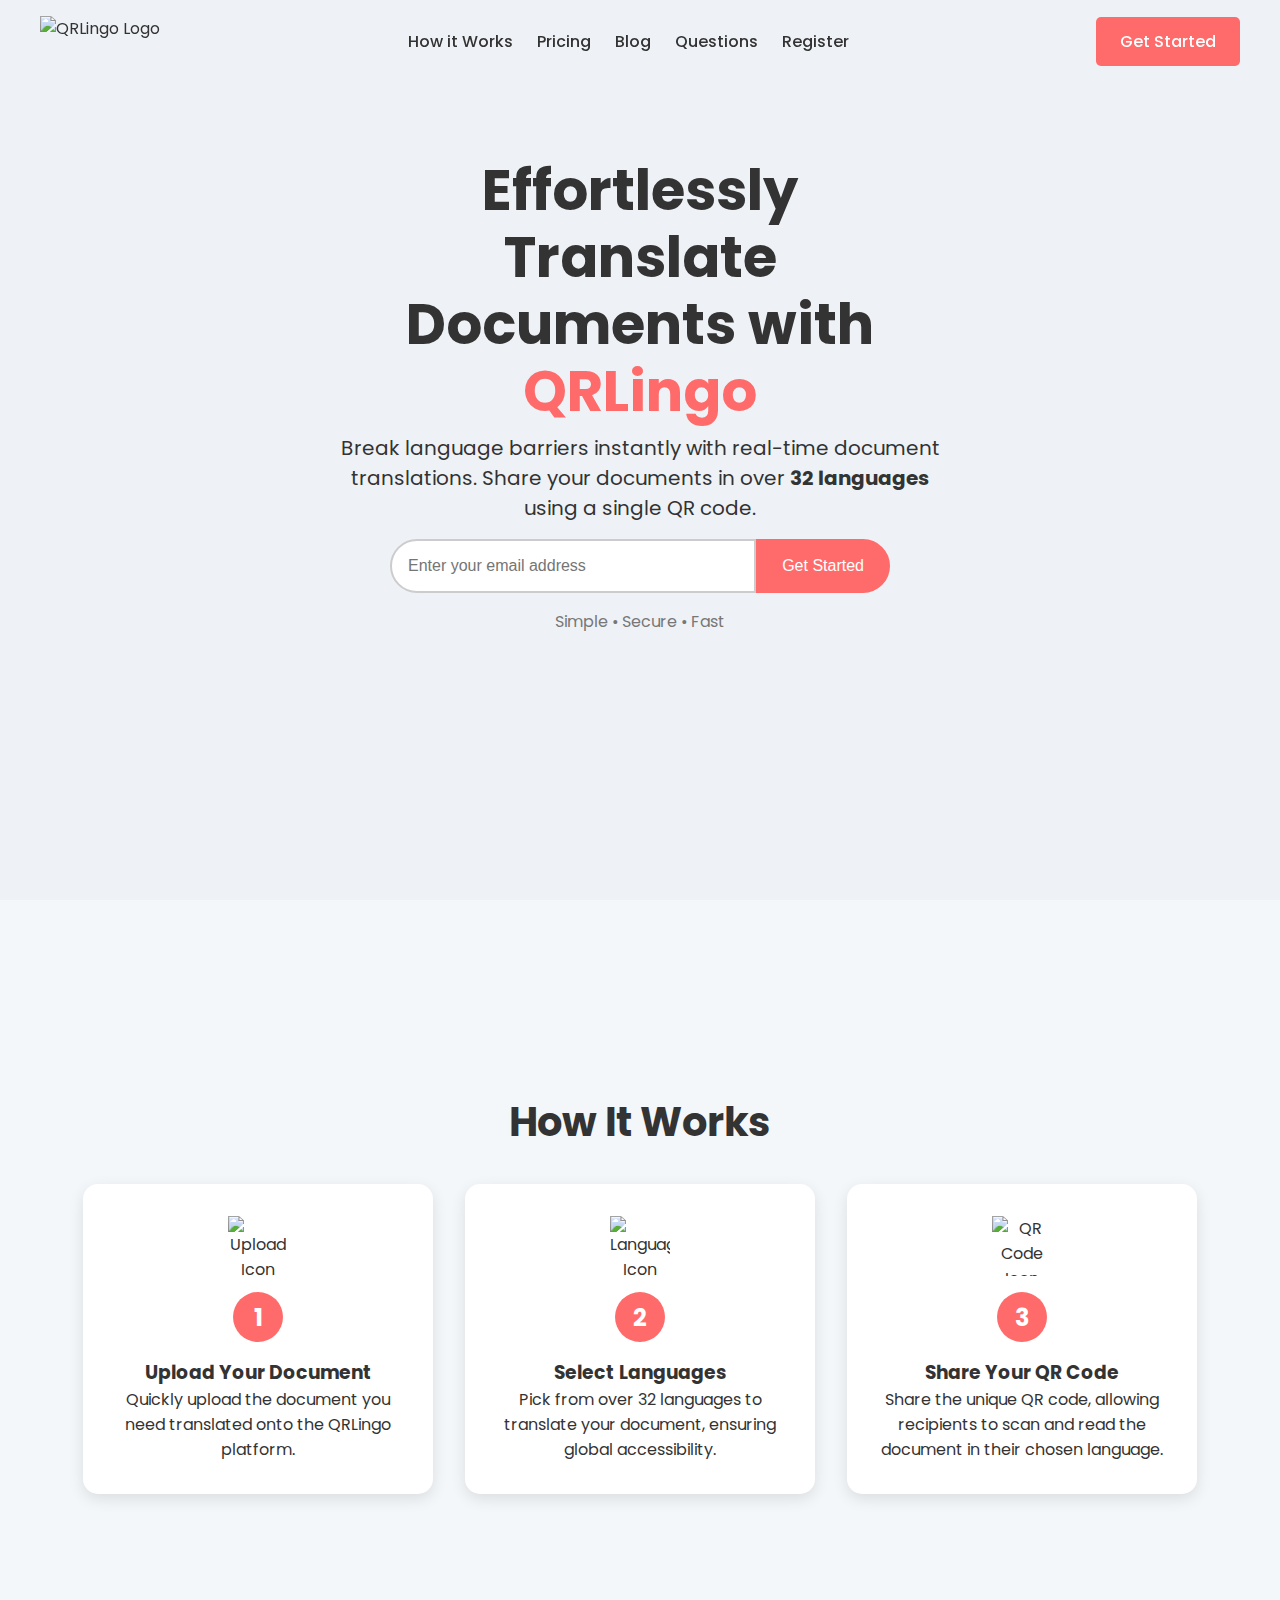
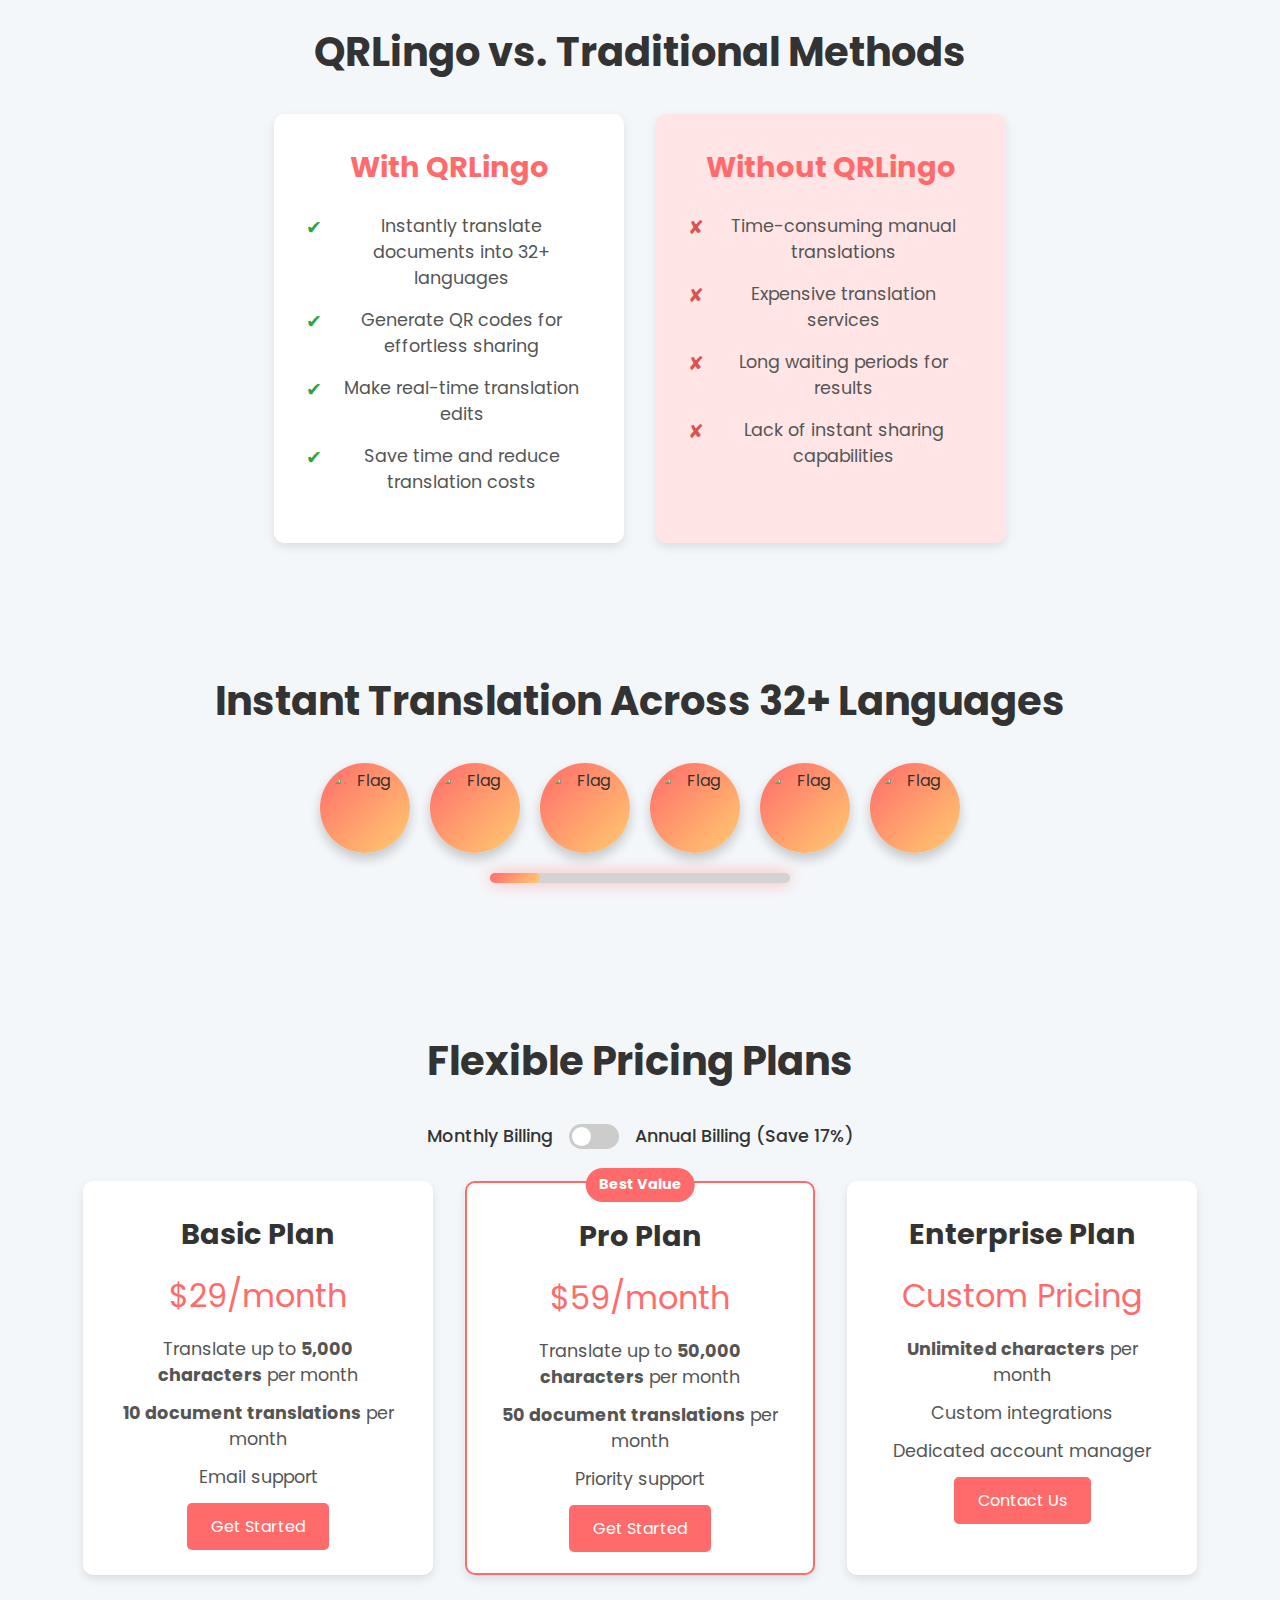
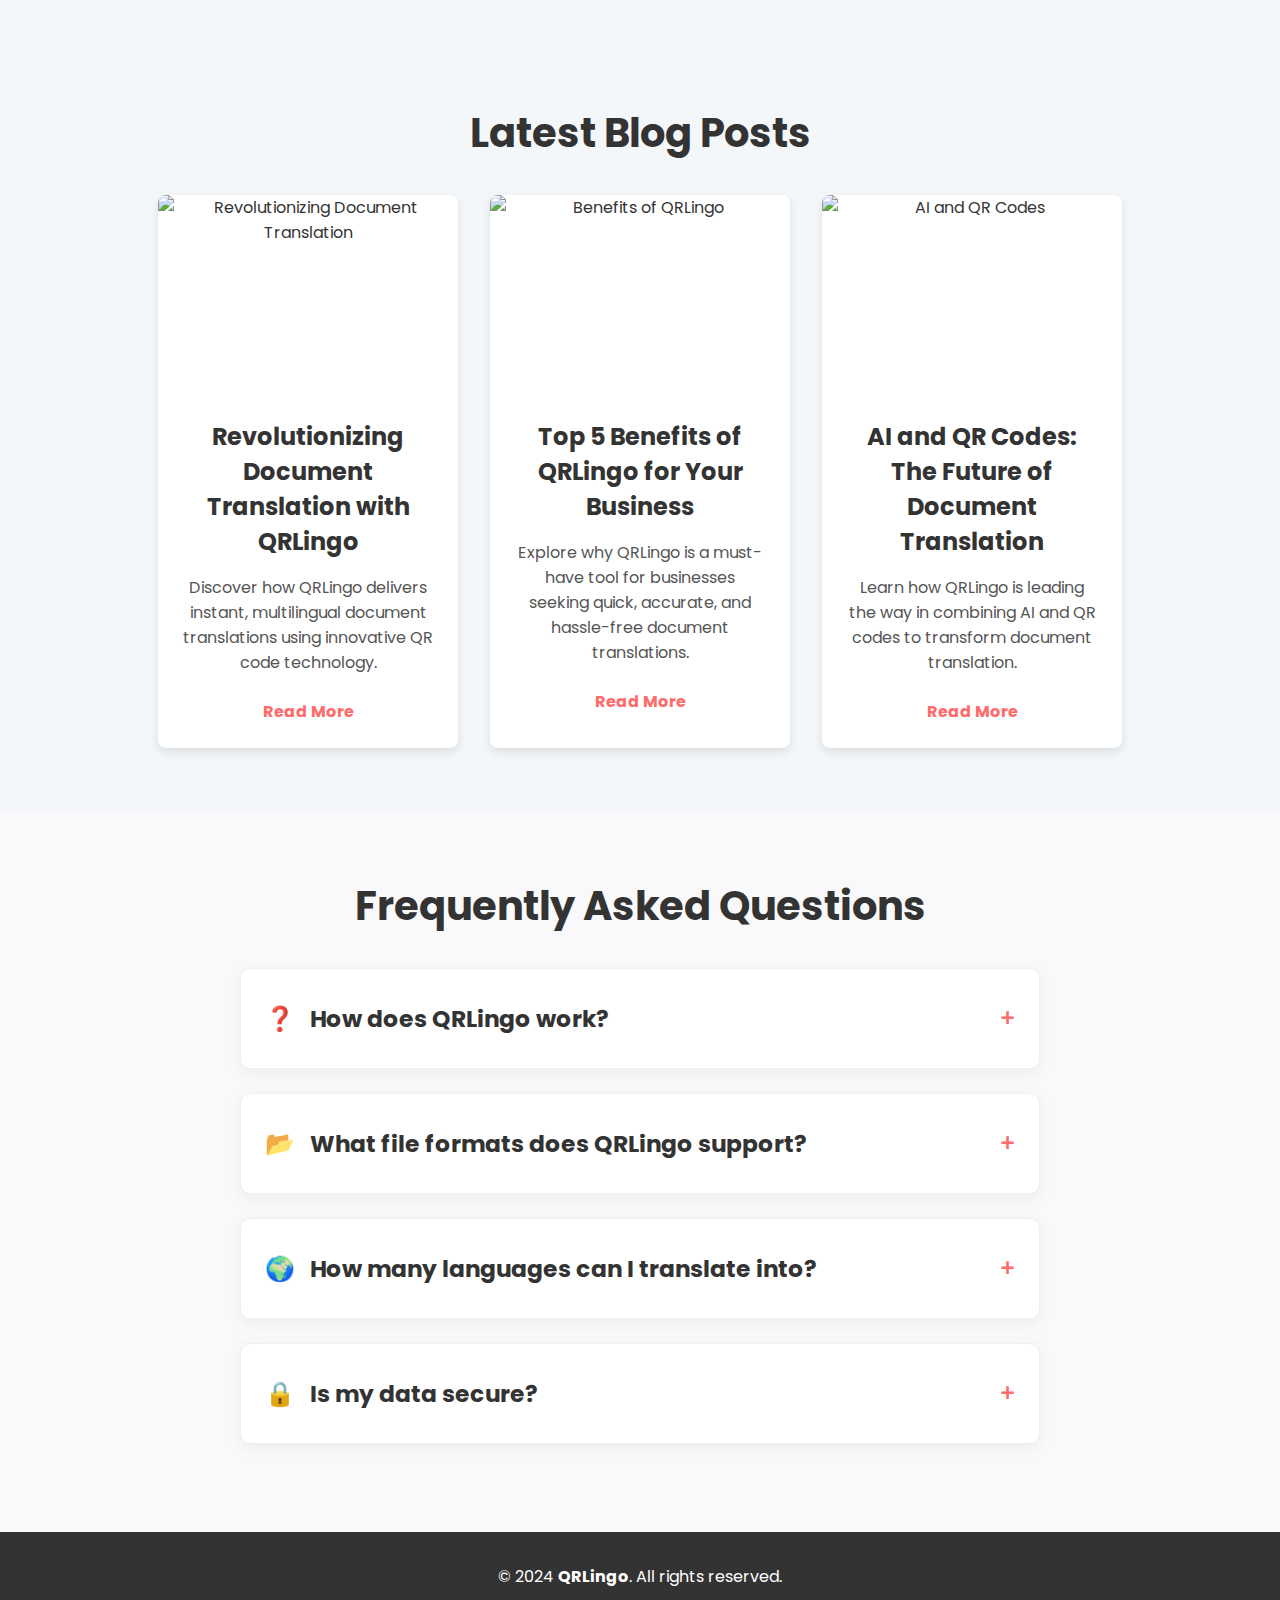
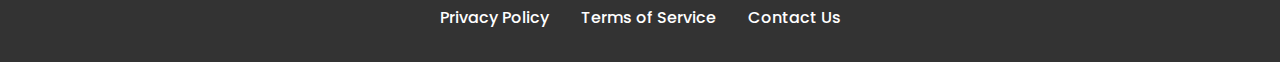
==== commit 47fc9cf1: "Update index.html" ====
--- a/index.html
+++ b/index.html
@@ -22,14 +22,13 @@
                <img src="https://i.imgur.com/h3orAdG.png" alt="QRLingo Logo" />
                </a>
                <ul class="nav-links">
-                  <li><a href="#features">How it Works</a></li>
+                  <li><a href="#how-it-works">How it Works</a></li>
                   <li><a href="#pricing">Pricing</a></li>
-
                   <li><a href="Blog/blog.html">Blog</a></li>
                   <li><a href="#faq">Questions</a></li>
-
+                  <li><a href="Register/register.html">Register</a></li>
                </ul>
-               <a href="#" class="get-started-btn">Get Started</a>
+               <a href="Login/login.html" class="get-started-btn">Get Started</a>
                <!-- Mobile Menu Toggle -->
                <button class="menu-toggle" aria-label="Open Menu">
                <span class="hamburger"></span>
@@ -294,6 +293,17 @@
             </ul>
          </div>
       </footer>
+      <script>
+         window.embeddedChatbotConfig = {
+           chatbotId: "j3s10z6cAM8xY7r3seeC1",
+           domain: "www.chatbase.co"
+         }
+      </script>
+      <script
+         src="https://www.chatbase.co/embed.min.js"
+         chatbotId="j3s10z6cAM8xY7r3seeC1"
+         domain="www.chatbase.co"
+         defer></script>
       <!-- JavaScript -->
       <script src="landing.js"></script>
    </body>
--- a/landing.css
+++ b/landing.css
@@ -70,7 +70,10 @@
 .logo img {
   height: 50px;
 }
-
+.nav-links.active {
+  display: flex;
+  flex-direction: column; /* For stacking the links */
+}
 .nav-links {
   list-style: none;
   display: flex;
@@ -105,6 +108,8 @@
 
 /* Mobile Menu */
 .menu-toggle {
+  margin-right: 20px; /* Adjust this value as needed */
+  cursor: pointer;
   display: none;
   background: none;
   border: none;
@@ -115,6 +120,7 @@
 .hamburger::after {
   width: 25px;
   height: 3px;
+  padding: 0 5px;
   background-color: var(--secondary-color);
   display: block;
   position: relative;
@@ -762,8 +768,8 @@
   color: var(--primary-color);
 }
 
-/* Responsive Styles */
 @media (max-width: 768px) {
+  /* Stack Navbar Links Vertically */
   .nav-links {
     display: none;
     flex-direction: column;
@@ -772,21 +778,40 @@
     top: 80px;
     right: 0;
     width: 200px;
-    box-shadow: -4px 4px 10px rgba(0, 0, 0, 0.1);
-  }
-
-  .nav-links li {
-    margin: 1rem 0;
+  }
+
+  /* Make Hero Section Adjust */
+  .hero-content h1 {
+    font-size: 2rem; /* Adjust the size */
+  }
+
+  .cta-form {
+    flex-direction: column;
+    margin: 0 auto;
+  }
+
+  .cta-form input {
+    margin-bottom: 10px; /* Stack input and button */
+    border-radius: 30px;
+  }
+
+  .pricing-grid {
+    flex-direction: column; /* Stack pricing cards */
+  }
+
+  /* Stack FAQ Items */
+  .faq-item {
+    padding: 1rem; /* Adjust padding for smaller screens */
+  }
+  
+  /* Full width for images */
+  img {
+    max-width: 100%;
   }
 
   .menu-toggle {
-    display: block;
-  }
-
-  .dynamic-flow-container,
-  .comparison-container,
-  .pricing-grid,
-  .blog-grid {
-    flex-direction: column;
-  }
-}
+    display: block; /* Show hamburger */
+  }
+  
+  /* Ensure the mobile view is smooth */
+}
